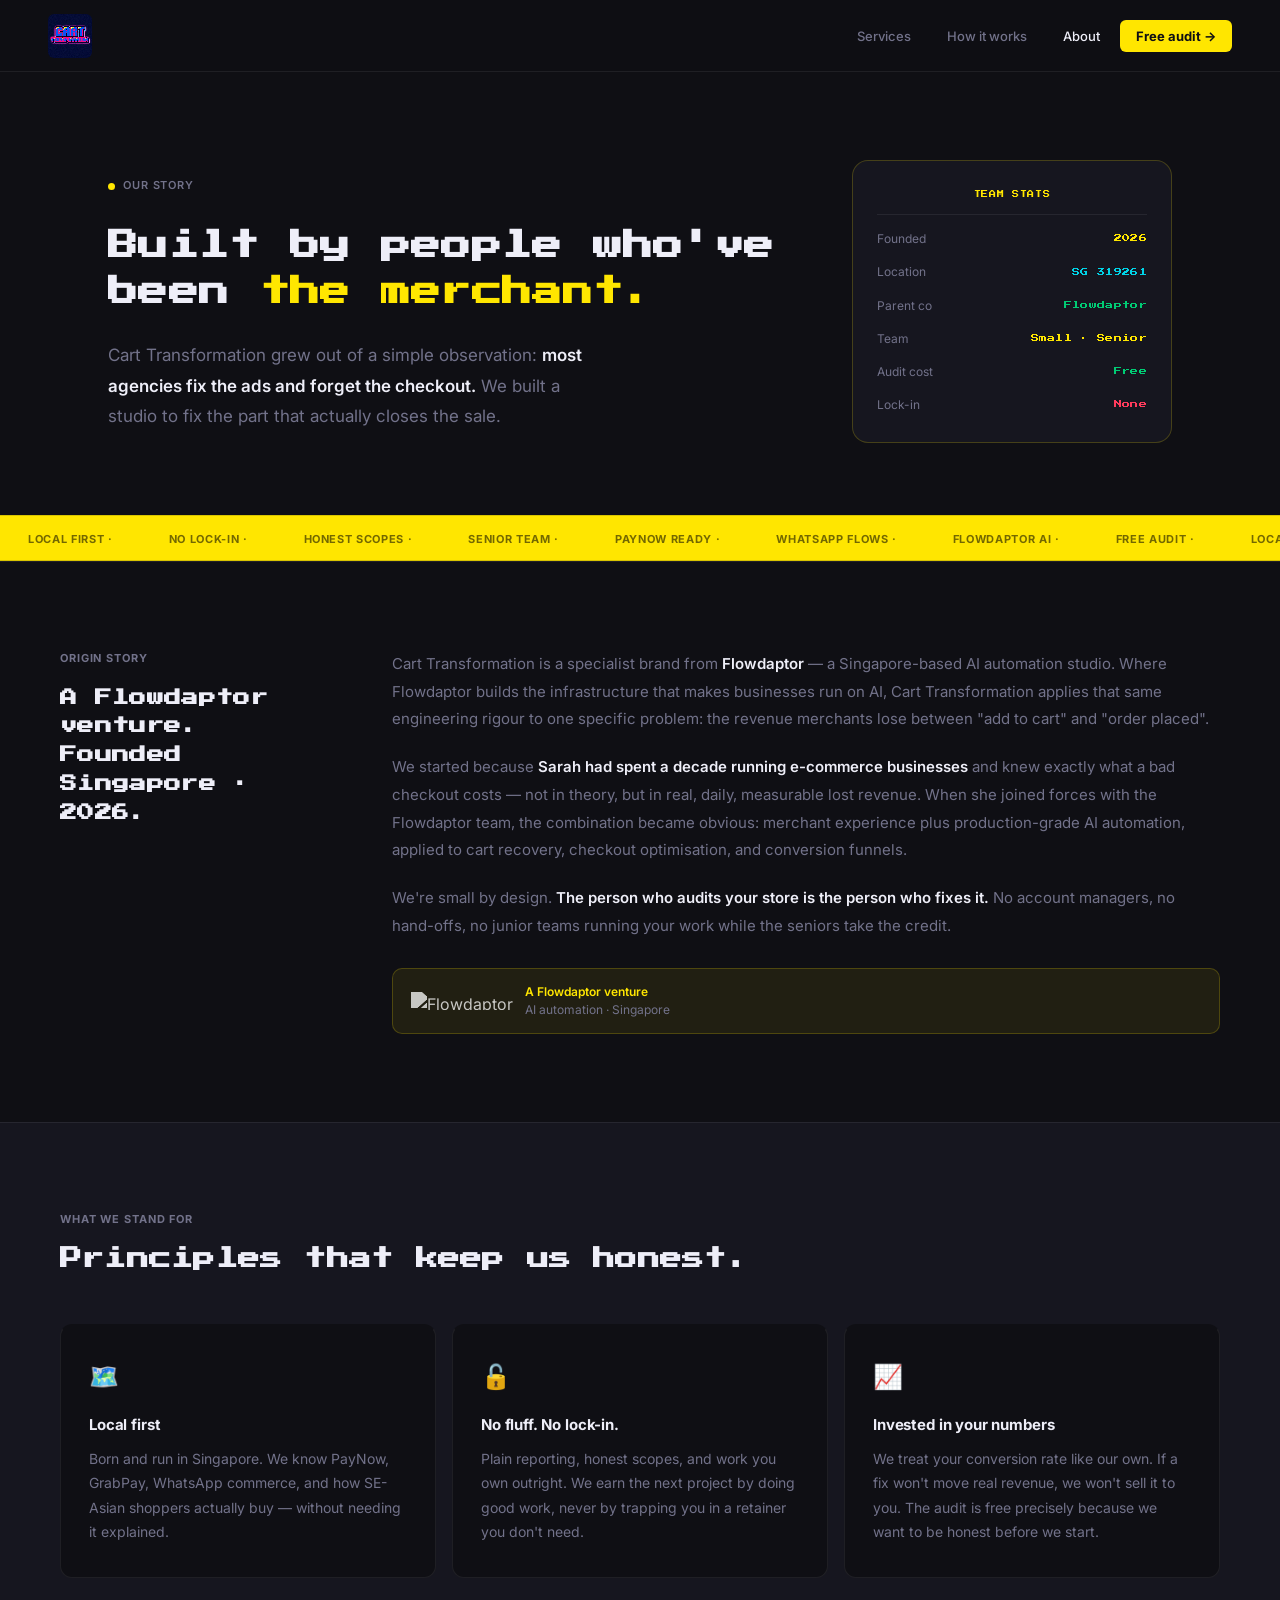
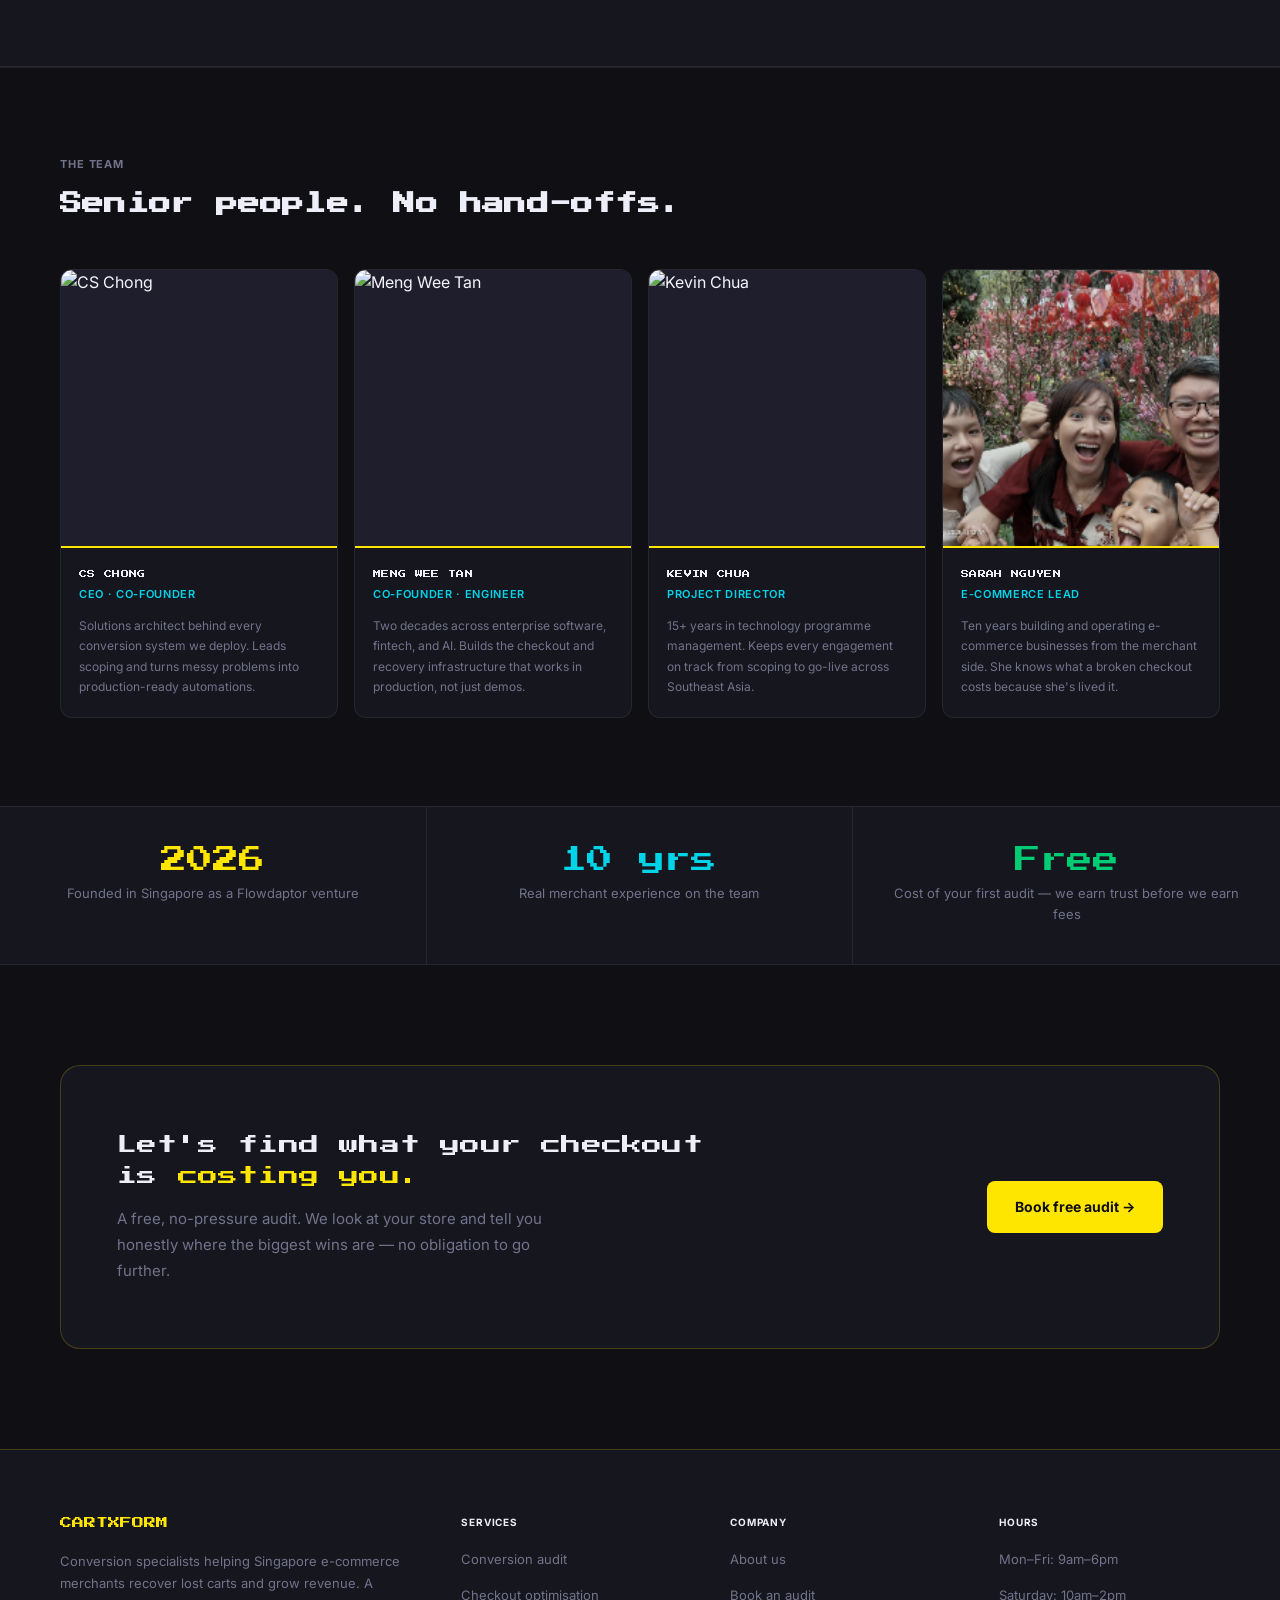
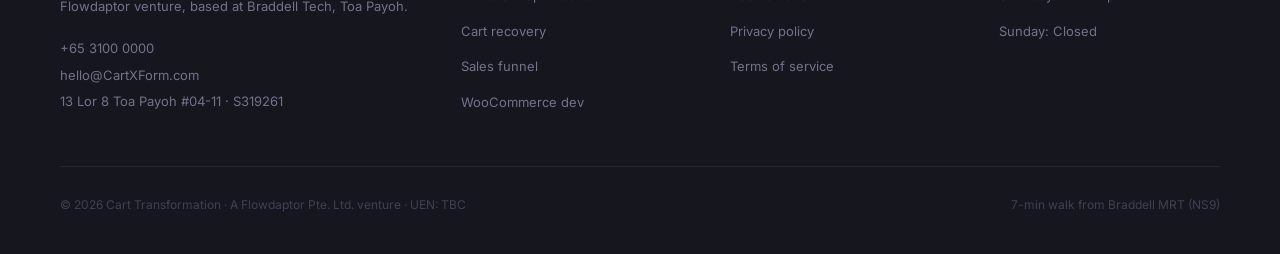
==== about.html @ 655fec0b "add project files" ====
<!DOCTYPE html>
<html lang="en-SG">
<head>
<meta charset="UTF-8">
<meta name="viewport" content="width=device-width, initial-scale=1.0">
<title>About — Cart Transformation | Singapore</title>
<meta name="description" content="Meet the team behind Cart Transformation — Singapore's e-commerce conversion specialists. Built by Flowdaptor, powered by people who've been merchants themselves.">
<link rel="preconnect" href="https://fonts.googleapis.com">
<link rel="preconnect" href="https://fonts.gstatic.com" crossorigin>
<link href="https://fonts.googleapis.com/css2?family=Press+Start+2P&family=Inter:wght@400;500;600;700&display=swap" rel="stylesheet">
<style>
*, *::before, *::after { box-sizing: border-box; margin: 0; padding: 0; }
:root {
  --black: #0F0F14; --panel: #16161F; --panel-2: #1E1E2C;
  --yellow: #FFE600; --yellow-pale: rgba(255,230,0,0.08);
  --cyan: #00D4E8; --red: #FF3B5C; --green: #00CC74; --purple: #A855F7;
  --white: #EEEEF8; --muted: #72728A;
  --border: rgba(255,255,255,0.07); --border-y: rgba(255,230,0,0.2);
}
html { scroll-behavior: smooth; }
body {
  font-family: 'Inter', sans-serif; background: var(--black);
  color: var(--white); font-size: 16px; line-height: 1.6;
  -webkit-font-smoothing: antialiased; overflow-x: hidden;
}
/* NAV */
nav {
  position: sticky; top: 0; z-index: 100;
  background: rgba(15,15,20,0.96); backdrop-filter: blur(16px);
  border-bottom: 1px solid var(--border);
  padding: 0 48px; height: 72px;
  display: flex; align-items: center; justify-content: space-between;
}
.nav-logo {
  font-family: 'Press Start 2P', monospace; font-size: 13px;
  color: var(--yellow); text-decoration: none;
  display: flex; align-items: center; gap: 12px;
}
.nav-logo-tag {
  font-family: 'Inter', sans-serif; font-size: 10px; font-weight: 600;
  color: var(--black); background: var(--yellow);
  padding: 2px 8px; border-radius: 4px; letter-spacing: 0.04em; text-transform: uppercase;
}
.nav-links { display: flex; gap: 4px; list-style: none; align-items: center; }
.nav-links a {
  font-size: 13px; font-weight: 500; color: var(--muted);
  text-decoration: none; padding: 8px 16px; border-radius: 6px;
  transition: color 0.15s, background 0.15s;
}
.nav-links a:hover { color: var(--white); background: rgba(255,255,255,0.05); }
.nav-links a.active { color: var(--white); }
.nav-cta {
  background: var(--yellow) !important; color: var(--black) !important;
  font-weight: 700 !important; border-radius: 6px !important;
}
.nav-cta:hover { opacity: 0.88 !important; background: var(--yellow) !important; }
/* HERO */
.hero {
  max-width: 1160px; margin: 0 auto;
  padding: 88px 48px 72px;
  display: grid; grid-template-columns: 1fr 320px;
  gap: 64px; align-items: center;
}
.hero-eyebrow {
  display: inline-flex; align-items: center; gap: 8px;
  font-size: 11px; font-weight: 600; letter-spacing: 0.08em;
  text-transform: uppercase; color: var(--muted); margin-bottom: 28px;
}
.eyebrow-dot {
  width: 7px; height: 7px; border-radius: 50%; background: var(--yellow);
  animation: pulse 2.4s ease-in-out infinite;
}
@keyframes pulse { 0%,100%{opacity:1} 50%{opacity:0.3} }
.hero h1 {
  font-family: 'Press Start 2P', monospace;
  font-size: clamp(18px, 2.6vw, 30px);
  line-height: 1.55; letter-spacing: 0.01em;
  color: var(--white); margin-bottom: 24px;
}
.hero h1 .hl { color: var(--yellow); }
.hero-sub { font-size: 17px; color: var(--muted); max-width: 480px; line-height: 1.8; }
.hero-sub strong { color: var(--white); font-weight: 600; }
/* PLAYER CARD */
.player-card {
  background: var(--panel); border: 1px solid var(--border-y);
  border-radius: 16px; padding: 28px 24px;
  display: flex; flex-direction: column; gap: 14px;
}
.player-title {
  font-family: 'Press Start 2P', monospace; font-size: 7px;
  color: var(--yellow); letter-spacing: 0.1em; text-align: center;
}
.player-divider { border: none; border-top: 1px solid var(--border); }
.player-stat { display: flex; justify-content: space-between; align-items: center; }
.player-stat-label { font-size: 12px; color: var(--muted); }
.player-stat-value { font-family: 'Press Start 2P', monospace; font-size: 8px; letter-spacing: 0.04em; }
.v-yellow { color: var(--yellow); } .v-cyan { color: var(--cyan); }
.v-green  { color: var(--green); } .v-red   { color: var(--red); }
/* MARQUEE */
.marquee-wrap {
  background: var(--yellow); border-top: 1px solid rgba(0,0,0,0.15);
  border-bottom: 1px solid rgba(0,0,0,0.15);
  padding: 9px 0; overflow: hidden; white-space: nowrap;
}
.marquee-track { display: inline-flex; animation: marquee 26s linear infinite; }
@keyframes marquee { from{transform:translateX(0)} to{transform:translateX(-50%)} }
.marquee-item {
  font-size: 11px; font-weight: 700; color: rgba(0,0,0,0.55);
  padding: 0 28px; letter-spacing: 0.06em; text-transform: uppercase;
}
/* STORY */
.story-section { padding: 88px 48px; border-top: 1px solid var(--border); }
.story-inner {
  max-width: 1160px; margin: 0 auto;
  display: grid; grid-template-columns: 260px 1fr;
  gap: 72px; align-items: start;
}
.story-label {
  font-size: 11px; font-weight: 700; letter-spacing: 0.08em;
  text-transform: uppercase; color: var(--muted);
  margin-bottom: 16px; display: block;
}
.story-heading {
  font-family: 'Press Start 2P', monospace;
  font-size: clamp(13px, 1.6vw, 17px);
  line-height: 1.7; letter-spacing: 0.02em; color: var(--white);
}
.story-body { display: flex; flex-direction: column; gap: 20px; }
.story-body p { font-size: 15px; color: var(--muted); line-height: 1.85; }
.story-body p strong { color: var(--white); font-weight: 600; }
.fd-badge {
  display: inline-flex; align-items: center; gap: 12px;
  padding: 14px 18px; border: 1px solid var(--border-y);
  background: var(--yellow-pale); text-decoration: none;
  border-radius: 10px; margin-top: 8px; transition: background 0.2s;
}
.fd-badge:hover { background: rgba(255,230,0,0.12); }
.fd-badge img { height: 18px; width: auto; filter: brightness(0) invert(1); opacity: 0.75; }
.fd-badge-text { font-size: 12px; color: var(--muted); line-height: 1.5; }
.fd-badge-text strong { display: block; color: var(--yellow); font-size: 12px; font-weight: 600; }
/* PRINCIPLES */
.principles-section {
  padding: 88px 48px; background: var(--panel);
  border-top: 1px solid var(--border); border-bottom: 1px solid var(--border);
}
.principles-inner { max-width: 1160px; margin: 0 auto; }
.section-eyebrow {
  font-size: 11px; font-weight: 700; letter-spacing: 0.08em;
  text-transform: uppercase; color: var(--muted);
  margin-bottom: 14px; display: block;
}
.section-title {
  font-family: 'Press Start 2P', monospace;
  font-size: clamp(15px, 2vw, 22px);
  line-height: 1.55; letter-spacing: 0.01em;
  color: var(--white); margin-bottom: 48px;
}
.principles-grid {
  display: grid; grid-template-columns: repeat(3,1fr);
  gap: 16px;
}
.principle {
  background: var(--black); border: 1px solid var(--border);
  border-radius: 12px; padding: 32px 28px;
  border-top: 2px solid transparent;
  transition: border-top-color 0.2s, background 0.2s;
}
.principle:hover { border-top-color: var(--yellow); background: var(--panel-2); }
.principle-icon { font-size: 24px; margin-bottom: 16px; display: block; }
.principle-title {
  font-size: 15px; font-weight: 700; color: var(--white);
  margin-bottom: 10px; letter-spacing: -0.01em;
}
.principle-desc { font-size: 14px; color: var(--muted); line-height: 1.75; }
/* TEAM */
.team-section { padding: 88px 48px; border-top: 1px solid var(--border); }
.team-inner { max-width: 1160px; margin: 0 auto; }
.team-grid {
  display: grid; grid-template-columns: repeat(4,1fr);
  gap: 16px; margin-top: 48px;
}
.team-card {
  background: var(--panel); border: 1px solid var(--border);
  border-radius: 12px; overflow: hidden;
  transition: border-color 0.2s;
}
.team-card:hover { border-color: var(--border-y); }
.team-photo-wrap {
  width: 100%; aspect-ratio: 1/1; overflow: hidden;
  background: var(--panel-2);
}
.team-photo-wrap img {
  width: 100%; height: 100%; object-fit: cover;
  object-position: center top; display: block;
  filter: grayscale(20%) contrast(1.05);
  transition: filter 0.3s;
}
.team-card:hover .team-photo-wrap img { filter: grayscale(0%) contrast(1.05); }
.team-info { padding: 20px 18px; border-top: 2px solid var(--yellow); }
.team-name {
  font-family: 'Press Start 2P', monospace; font-size: 8px;
  color: var(--white); letter-spacing: 0.04em; line-height: 1.6; margin-bottom: 5px;
}
.team-role {
  font-size: 11px; font-weight: 600; text-transform: uppercase;
  letter-spacing: 0.06em; color: var(--cyan); margin-bottom: 12px;
}
.team-bio { font-size: 12px; color: var(--muted); line-height: 1.7; }
/* STATS ROW */
.stats-row {
  display: grid; grid-template-columns: repeat(3,1fr);
  background: var(--panel); border-top: 1px solid var(--border);
  border-bottom: 1px solid var(--border);
}
.stat-block {
  padding: 40px 32px; text-align: center;
  border-right: 1px solid var(--border);
}
.stat-block:last-child { border-right: none; }
.stat-number {
  font-family: 'Press Start 2P', monospace;
  font-size: clamp(18px, 2.5vw, 26px);
  margin-bottom: 10px; line-height: 1;
}
.stat-label { font-size: 13px; color: var(--muted); line-height: 1.55; }
/* CTA */
.cta-section { padding: 100px 48px; }
.cta-inner {
  max-width: 1160px; margin: 0 auto;
  background: var(--panel); border: 1px solid var(--border-y);
  border-radius: 20px; padding: 64px 56px;
  display: grid; grid-template-columns: 1fr auto;
  gap: 48px; align-items: center;
}
.cta-title {
  font-family: 'Press Start 2P', monospace;
  font-size: clamp(14px, 2vw, 20px);
  line-height: 1.55; letter-spacing: 0.01em;
  color: var(--white); margin-bottom: 14px;
}
.cta-title .hl { color: var(--yellow); }
.cta-sub { font-size: 15px; color: var(--muted); line-height: 1.75; max-width: 460px; }
.cta-right { display: flex; flex-direction: column; gap: 12px; align-items: flex-end; min-width: 180px; }
.btn-cta {
  background: var(--yellow); color: var(--black);
  font-weight: 700; font-size: 14px;
  padding: 15px 28px; border-radius: 8px;
  text-decoration: none; white-space: nowrap;
  transition: opacity 0.15s; display: inline-block;
}
.btn-cta:hover { opacity: 0.88; }
/* FOOTER */
footer { background: var(--panel); border-top: 1px solid var(--border-y); padding: 64px 48px 40px; }
.footer-inner {
  max-width: 1160px; margin: 0 auto;
  display: grid; grid-template-columns: 1.6fr 1fr 1fr 1fr;
  gap: 48px; margin-bottom: 48px;
}
.footer-logo {
  font-family: 'Press Start 2P', monospace; font-size: 12px;
  color: var(--yellow); text-decoration: none; display: block; margin-bottom: 16px;
}
.footer-desc { font-size: 13px; color: var(--muted); line-height: 1.75; margin-bottom: 20px; }
.footer-contact a {
  display: block; font-size: 13px; color: var(--muted);
  text-decoration: none; margin-bottom: 6px; transition: color 0.2s;
}
.footer-contact a:hover { color: var(--yellow); }
.footer-col-title {
  font-size: 10px; font-weight: 700; letter-spacing: 0.08em;
  text-transform: uppercase; color: var(--white); margin-bottom: 16px;
}
.footer-links { list-style: none; display: flex; flex-direction: column; gap: 10px; }
.footer-links a { font-size: 13px; color: var(--muted); text-decoration: none; transition: color 0.2s; }
.footer-links a:hover { color: var(--white); }
.footer-bottom {
  max-width: 1160px; margin: 0 auto; padding-top: 28px;
  border-top: 1px solid var(--border);
  display: flex; justify-content: space-between; align-items: center; flex-wrap: wrap; gap: 12px;
}
.footer-legal { font-size: 12px; color: var(--muted); opacity: 0.45; }
/* RESPONSIVE */
@media (max-width: 960px) {
  .hero { grid-template-columns: 1fr; padding: 64px 32px; }
  .story-inner { grid-template-columns: 1fr; gap: 40px; }
  .principles-grid { grid-template-columns: 1fr; }
  .team-grid { grid-template-columns: repeat(2,1fr); }
  .stats-row { grid-template-columns: 1fr; }
  .cta-inner { grid-template-columns: 1fr; padding: 48px 36px; }
  .cta-right { align-items: flex-start; }
}
@media (max-width: 680px) {
  nav { padding: 0 20px; }
  .nav-links { display: none; }
  .hero { padding: 52px 20px; }
  .story-section, .principles-section, .team-section, .cta-section { padding: 64px 20px; }
  footer { padding: 48px 20px 32px; }
  .footer-inner { grid-template-columns: 1fr 1fr; }
}
</style>
</head>
<body>

<nav>
  <a href="index.html" class="nav-logo">
    <img src="assets/cart_transformation_logo.jpg" alt="Cart Transformation" style="height:44px;width:auto;image-rendering:pixelated;border-radius:6px;">
  </a>
  <ul class="nav-links">
    <li><a href="services.html">Services</a></li>
    <li><a href="index.html#how">How it works</a></li>
    <li><a href="#" class="active">About</a></li>
    <li><a href="index.html#contact" class="nav-cta">Free audit →</a></li>
  </ul>
</nav>

<section style="background:var(--black);">
  <div class="hero">
    <div>
      <div class="hero-eyebrow"><span class="eyebrow-dot"></span> Our story</div>
      <h1>Built by people who've been <span class="hl">the merchant.</span></h1>
      <p class="hero-sub">Cart Transformation grew out of a simple observation: <strong>most agencies fix the ads and forget the checkout.</strong> We built a studio to fix the part that actually closes the sale.</p>
    </div>
    <div class="player-card">
      <div class="player-title">TEAM STATS</div>
      <hr class="player-divider">
      <div class="player-stat">
        <span class="player-stat-label">Founded</span>
        <span class="player-stat-value v-yellow">2026</span>
      </div>
      <div class="player-stat">
        <span class="player-stat-label">Location</span>
        <span class="player-stat-value v-cyan">SG 319261</span>
      </div>
      <div class="player-stat">
        <span class="player-stat-label">Parent co</span>
        <span class="player-stat-value v-green">Flowdaptor</span>
      </div>
      <div class="player-stat">
        <span class="player-stat-label">Team</span>
        <span class="player-stat-value v-yellow">Small · Senior</span>
      </div>
      <div class="player-stat">
        <span class="player-stat-label">Audit cost</span>
        <span class="player-stat-value v-green">Free</span>
      </div>
      <div class="player-stat">
        <span class="player-stat-label">Lock-in</span>
        <span class="player-stat-value v-red">None</span>
      </div>
    </div>
  </div>
</section>

<div class="marquee-wrap">
  <div class="marquee-track">
    <span class="marquee-item">Local first ·</span>
    <span class="marquee-item">No lock-in ·</span>
    <span class="marquee-item">Honest scopes ·</span>
    <span class="marquee-item">Senior team ·</span>
    <span class="marquee-item">PayNow ready ·</span>
    <span class="marquee-item">WhatsApp flows ·</span>
    <span class="marquee-item">Flowdaptor AI ·</span>
    <span class="marquee-item">Free audit ·</span>
    <span class="marquee-item">Local first ·</span>
    <span class="marquee-item">No lock-in ·</span>
    <span class="marquee-item">Honest scopes ·</span>
    <span class="marquee-item">Senior team ·</span>
    <span class="marquee-item">PayNow ready ·</span>
    <span class="marquee-item">WhatsApp flows ·</span>
    <span class="marquee-item">Flowdaptor AI ·</span>
    <span class="marquee-item">Free audit ·</span>
  </div>
</div>

<section class="story-section">
  <div class="story-inner">
    <div>
      <span class="story-label">Origin story</span>
      <h2 class="story-heading">A Flowdaptor venture. Founded Singapore · 2026.</h2>
    </div>
    <div class="story-body">
      <p>Cart Transformation is a specialist brand from <strong>Flowdaptor</strong> — a Singapore-based AI automation studio. Where Flowdaptor builds the infrastructure that makes businesses run on AI, Cart Transformation applies that same engineering rigour to one specific problem: the revenue merchants lose between "add to cart" and "order placed".</p>
      <p>We started because <strong>Sarah had spent a decade running e-commerce businesses</strong> and knew exactly what a bad checkout costs — not in theory, but in real, daily, measurable lost revenue. When she joined forces with the Flowdaptor team, the combination became obvious: merchant experience plus production-grade AI automation, applied to cart recovery, checkout optimisation, and conversion funnels.</p>
      <p>We're small by design. <strong>The person who audits your store is the person who fixes it.</strong> No account managers, no hand-offs, no junior teams running your work while the seniors take the credit.</p>
      <a href="https://flowdaptor.ai" target="_blank" class="fd-badge">
        <img src="https://flowdaptor.ai/assets/flowdaptor-logo-small.png" alt="Flowdaptor">
        <span class="fd-badge-text">
          <strong>A Flowdaptor venture</strong>
          AI automation · Singapore
        </span>
      </a>
    </div>
  </div>
</section>

<section class="principles-section">
  <div class="principles-inner">
    <span class="section-eyebrow">What we stand for</span>
    <h2 class="section-title">Principles that keep us honest.</h2>
    <div class="principles-grid">
      <div class="principle">
        <span class="principle-icon">🗺️</span>
        <div class="principle-title">Local first</div>
        <div class="principle-desc">Born and run in Singapore. We know PayNow, GrabPay, WhatsApp commerce, and how SE-Asian shoppers actually buy — without needing it explained.</div>
      </div>
      <div class="principle">
        <span class="principle-icon">🔓</span>
        <div class="principle-title">No fluff. No lock-in.</div>
        <div class="principle-desc">Plain reporting, honest scopes, and work you own outright. We earn the next project by doing good work, never by trapping you in a retainer you don't need.</div>
      </div>
      <div class="principle">
        <span class="principle-icon">📈</span>
        <div class="principle-title">Invested in your numbers</div>
        <div class="principle-desc">We treat your conversion rate like our own. If a fix won't move real revenue, we won't sell it to you. The audit is free precisely because we want to be honest before we start.</div>
      </div>
    </div>
  </div>
</section>

<section class="team-section">
  <div class="team-inner">
    <span class="section-eyebrow">The team</span>
    <h2 class="section-title">Senior people. No hand-offs.</h2>
    <div class="team-grid">
      <div class="team-card">
        <div class="team-photo-wrap">
          <img src="https://flowdaptor.ai/assets/CS.jpeg" alt="CS Chong" style="object-position: center 35%;">
        </div>
        <div class="team-info">
          <div class="team-name">CS CHONG</div>
          <div class="team-role">CEO · Co-Founder</div>
          <div class="team-bio">Solutions architect behind every conversion system we deploy. Leads scoping and turns messy problems into production-ready automations.</div>
        </div>
      </div>
      <div class="team-card">
        <div class="team-photo-wrap">
          <img src="https://flowdaptor.ai/assets/MW.jpeg" alt="Meng Wee Tan" style="object-position: center 35%;">
        </div>
        <div class="team-info">
          <div class="team-name">MENG WEE TAN</div>
          <div class="team-role">Co-Founder · Engineer</div>
          <div class="team-bio">Two decades across enterprise software, fintech, and AI. Builds the checkout and recovery infrastructure that works in production, not just demos.</div>
        </div>
      </div>
      <div class="team-card">
        <div class="team-photo-wrap">
          <img src="assets/KC.png" alt="Kevin Chua" style="object-position: center 35%;">
        </div>
        <div class="team-info">
          <div class="team-name">KEVIN CHUA</div>
          <div class="team-role">Project Director</div>
          <div class="team-bio">15+ years in technology programme management. Keeps every engagement on track from scoping to go-live across Southeast Asia.</div>
        </div>
      </div>
      <div class="team-card">
        <div class="team-photo-wrap">
          <img src="assets/sa.png" alt="Sarah Nguyen" style="object-position:center 15%;filter:grayscale(25%) contrast(1.08) brightness(0.85);">
        </div>
        <div class="team-info">
          <div class="team-name">SARAH NGUYEN</div>
          <div class="team-role">E-commerce Lead</div>
          <div class="team-bio">Ten years building and operating e-commerce businesses from the merchant side. She knows what a broken checkout costs because she's lived it.</div>
        </div>
      </div>
    </div>
  </div>
</section>

<div class="stats-row">
  <div class="stat-block">
    <div class="stat-number" style="color:var(--yellow);">2026</div>
    <div class="stat-label">Founded in Singapore as a Flowdaptor venture</div>
  </div>
  <div class="stat-block">
    <div class="stat-number" style="color:var(--cyan);">10 yrs</div>
    <div class="stat-label">Real merchant experience on the team</div>
  </div>
  <div class="stat-block">
    <div class="stat-number" style="color:var(--green);">Free</div>
    <div class="stat-label">Cost of your first audit — we earn trust before we earn fees</div>
  </div>
</div>

<div class="cta-section">
  <div class="cta-inner">
    <div>
      <div class="cta-title">Let's find what your checkout<br>is <span class="hl">costing you.</span></div>
      <p class="cta-sub">A free, no-pressure audit. We look at your store and tell you honestly where the biggest wins are — no obligation to go further.</p>
    </div>
    <div class="cta-right">
      <a href="index.html#contact" class="btn-cta">Book free audit →</a>
    </div>
  </div>
</div>

<footer>
  <div class="footer-inner">
    <div>
      <a href="index.html" class="footer-logo">CARTXFORM</a>
      <p class="footer-desc">Conversion specialists helping Singapore e-commerce merchants recover lost carts and grow revenue. A Flowdaptor venture, based at Braddell Tech, Toa Payoh.</p>
      <div class="footer-contact">
        <a href="tel:+6531000000">+65 3100 0000</a>
        <a href="mailto:hello@cartxform.com">hello@CartXForm.com</a>
        <a href="https://www.google.com/maps/search/?api=1&query=13+Lorong+8+Toa+Payoh+Braddell+Tech+Singapore+319261" target="_blank">13 Lor 8 Toa Payoh #04-11 · S319261</a>
      </div>
    </div>
    <div>
      <div class="footer-col-title">Services</div>
      <ul class="footer-links">
        <li><a href="services.html#audit">Conversion audit</a></li>
        <li><a href="services.html#checkout">Checkout optimisation</a></li>
        <li><a href="services.html#recovery">Cart recovery</a></li>
        <li><a href="services.html#funnel">Sales funnel</a></li>
        <li><a href="services.html#woo">WooCommerce dev</a></li>
      </ul>
    </div>
    <div>
      <div class="footer-col-title">Company</div>
      <ul class="footer-links">
        <li><a href="about.html">About us</a></li>
        <li><a href="index.html#contact">Book an audit</a></li>
        <li><a href="privacy.html">Privacy policy</a></li>
        <li><a href="terms.html">Terms of service</a></li>
      </ul>
    </div>
    <div>
      <div class="footer-col-title">Hours</div>
      <ul class="footer-links">
        <li><a style="cursor:default;pointer-events:none;">Mon–Fri: 9am–6pm</a></li>
        <li><a style="cursor:default;pointer-events:none;">Saturday: 10am–2pm</a></li>
        <li><a style="cursor:default;pointer-events:none;">Sunday: Closed</a></li>
      </ul>
    </div>
  </div>
  <div class="footer-bottom">
    <span class="footer-legal">© 2026 Cart Transformation · A Flowdaptor Pte. Ltd. venture · UEN: TBC</span>
    <span class="footer-legal">7-min walk from Braddell MRT (NS9)</span>
  </div>
</footer>
<script src="https://cdnjs.cloudflare.com/ajax/libs/gsap/3.12.5/gsap.min.js"></script>
<script src="https://cdnjs.cloudflare.com/ajax/libs/gsap/3.12.5/ScrollTrigger.min.js"></script>
<script>
gsap.registerPlugin(ScrollTrigger);

// Hero entrance
gsap.timeline({ defaults: { ease: 'power3.out' } })
  .from('nav', { y: -64, opacity: 0, duration: 0.6 })
  .from('.hero-eyebrow', { y: 20, opacity: 0, duration: 0.5 }, '-=0.2')
  .from('.hero h1', { y: 32, opacity: 0, duration: 0.6 }, '-=0.3')
  .from('.hero-sub', { y: 24, opacity: 0, duration: 0.5 }, '-=0.3')
  .from('.player-card', { x: 40, opacity: 0, duration: 0.7, ease: 'power2.out' }, '-=0.4');

// Story
gsap.from('.story-inner', {
  scrollTrigger: { trigger: '.story-inner', start: 'top 85%', once: true },
  y: 36, opacity: 0, duration: 0.6, ease: 'power2.out'
});

// Principles
gsap.utils.toArray('.principle').forEach((el, i) => {
  gsap.from(el, {
    scrollTrigger: { trigger: el, start: 'top 88%', once: true },
    y: 30, opacity: 0, duration: 0.5, delay: i * 0.1, ease: 'power2.out'
  });
});

// Team cards
gsap.utils.toArray('.team-card').forEach((card, i) => {
  gsap.from(card, {
    scrollTrigger: { trigger: card, start: 'top 90%', once: true },
    y: 40, opacity: 0, duration: 0.55, delay: (i % 4) * 0.1, ease: 'power2.out'
  });
});

// Logo glow
const logoImg = document.querySelector('.nav-logo img');
if (logoImg) {
  gsap.to(logoImg, {
    filter: 'drop-shadow(0 0 10px rgba(0,212,232,0.7)) drop-shadow(0 0 20px rgba(255,230,0,0.4))',
    duration: 1.8, repeat: -1, yoyo: true, ease: 'sine.inOut'
  });
}

// Marquee pause
const marqueeTrack = document.querySelector('.marquee-track');
if (marqueeTrack) {
  marqueeTrack.parentElement.addEventListener('mouseenter', () => marqueeTrack.style.animationPlayState = 'paused');
  marqueeTrack.parentElement.addEventListener('mouseleave', () => marqueeTrack.style.animationPlayState = 'running');
}
</script>
</body>
</html>
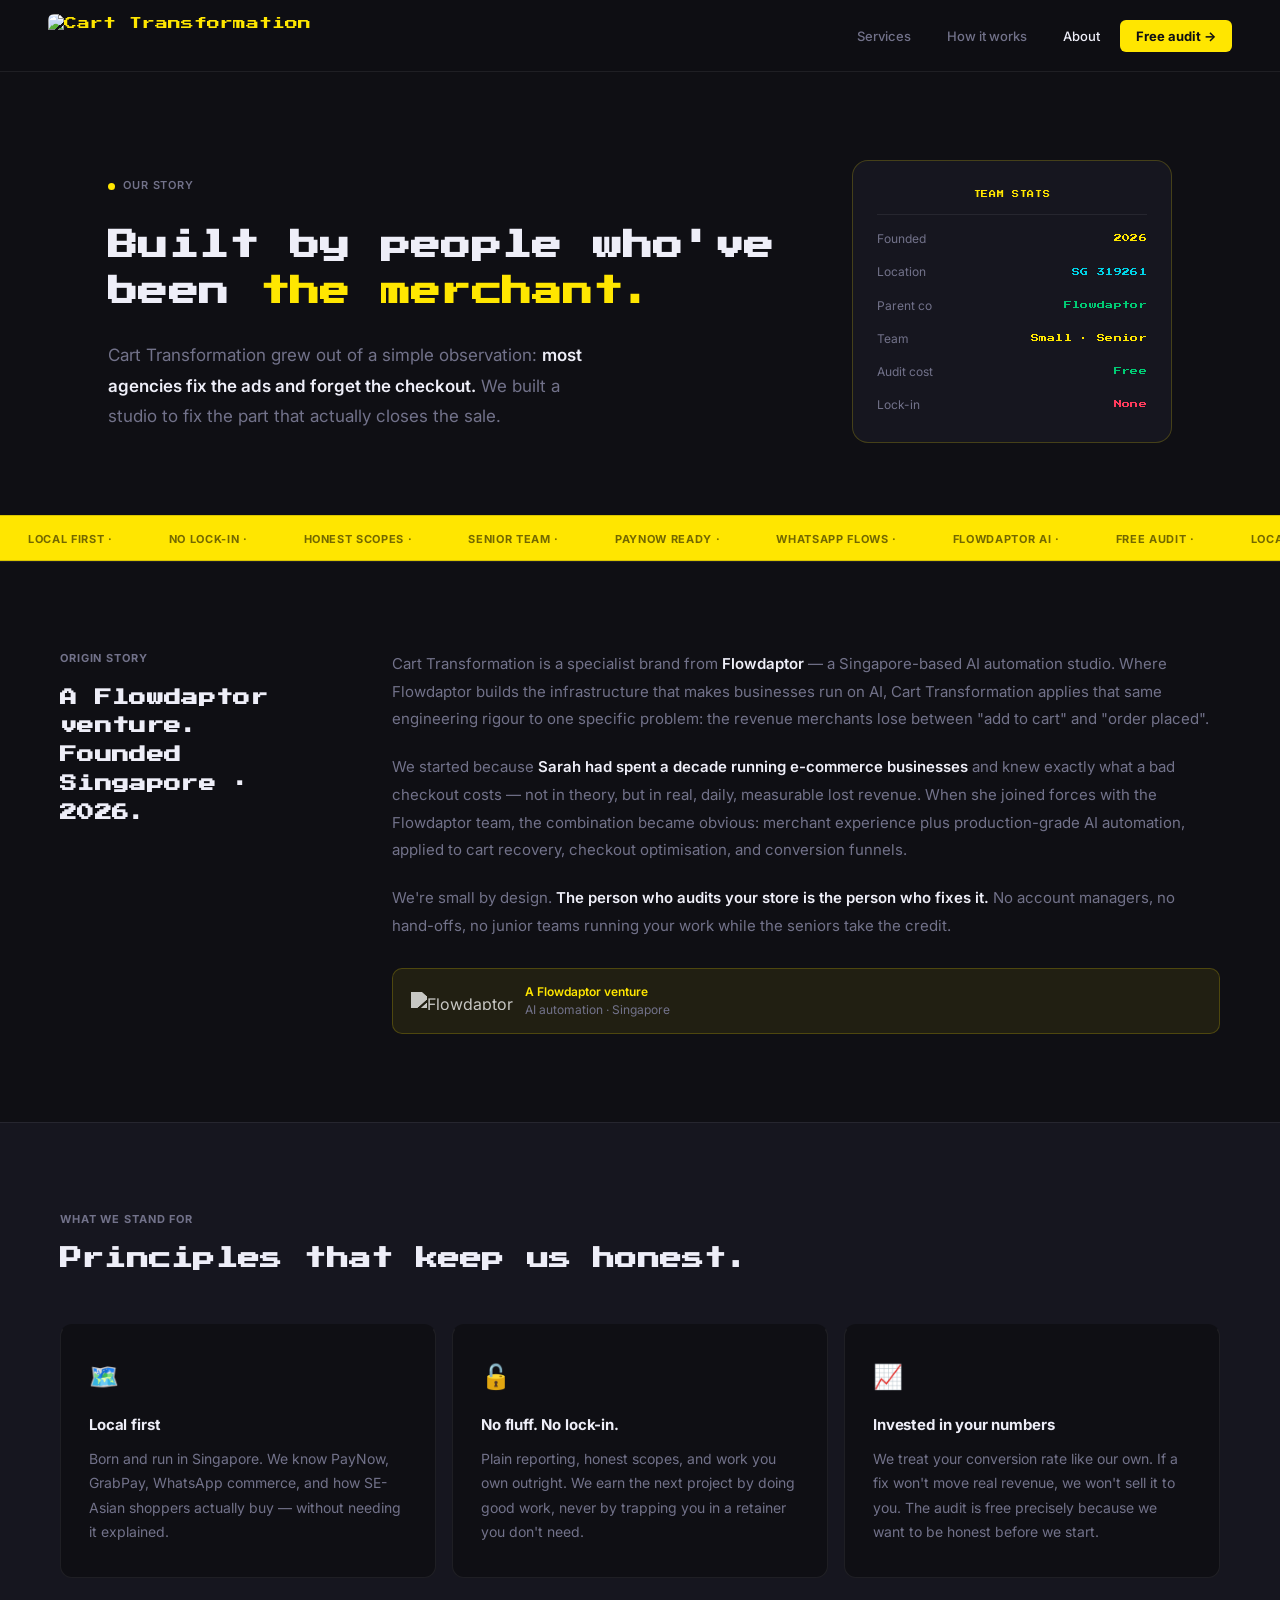
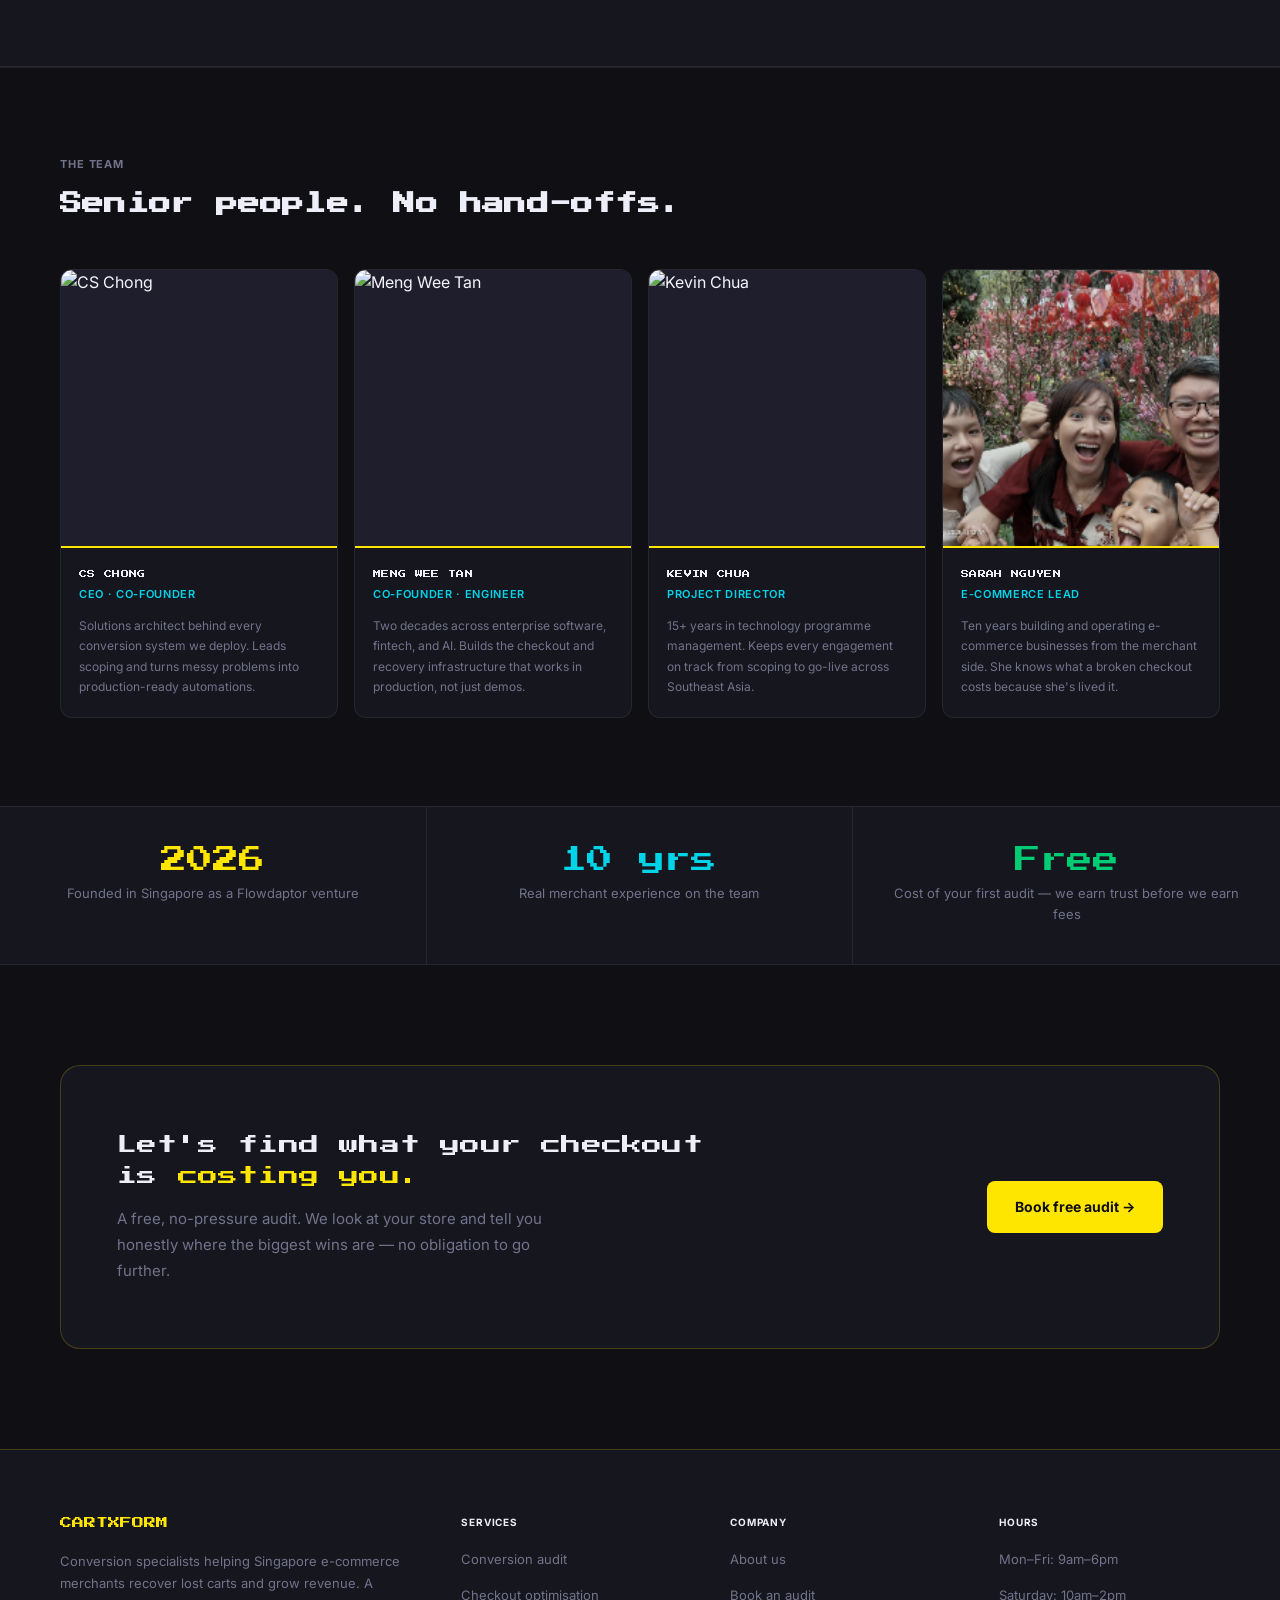
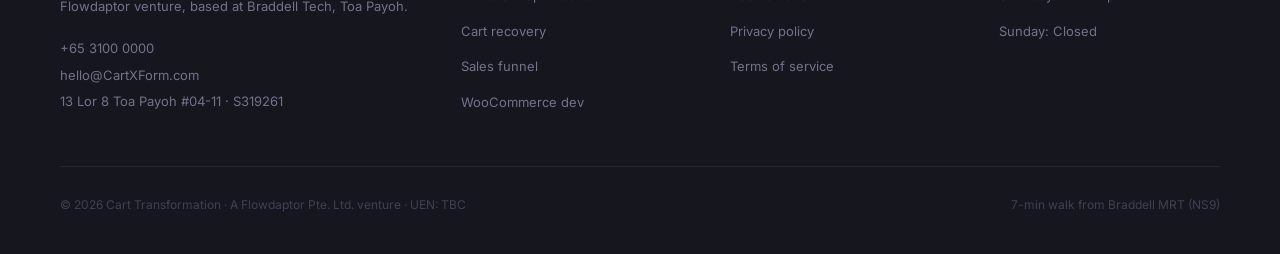
==== commit fa72737d: "Refresh Git cache and apply .gitignore" ====
--- a/about.html
+++ b/about.html
@@ -5,6 +5,10 @@
 <meta name="viewport" content="width=device-width, initial-scale=1.0">
 <title>About — Cart Transformation | Singapore</title>
 <meta name="description" content="Meet the team behind Cart Transformation — Singapore's e-commerce conversion specialists. Built by Flowdaptor, powered by people who've been merchants themselves.">
+<link rel="apple-touch-icon" sizes="180x180" href="/apple-touch-icon.png">
+<link rel="icon" type="image/png" sizes="32x32" href="/favicon-32.png">
+<link rel="icon" type="image/png" sizes="16x16" href="/favicon-16.png">
+<link rel="manifest" href="/site.webmanifest">
 <link rel="preconnect" href="https://fonts.googleapis.com">
 <link rel="preconnect" href="https://fonts.gstatic.com" crossorigin>
 <link href="https://fonts.googleapis.com/css2?family=Press+Start+2P&family=Inter:wght@400;500;600;700&display=swap" rel="stylesheet">
